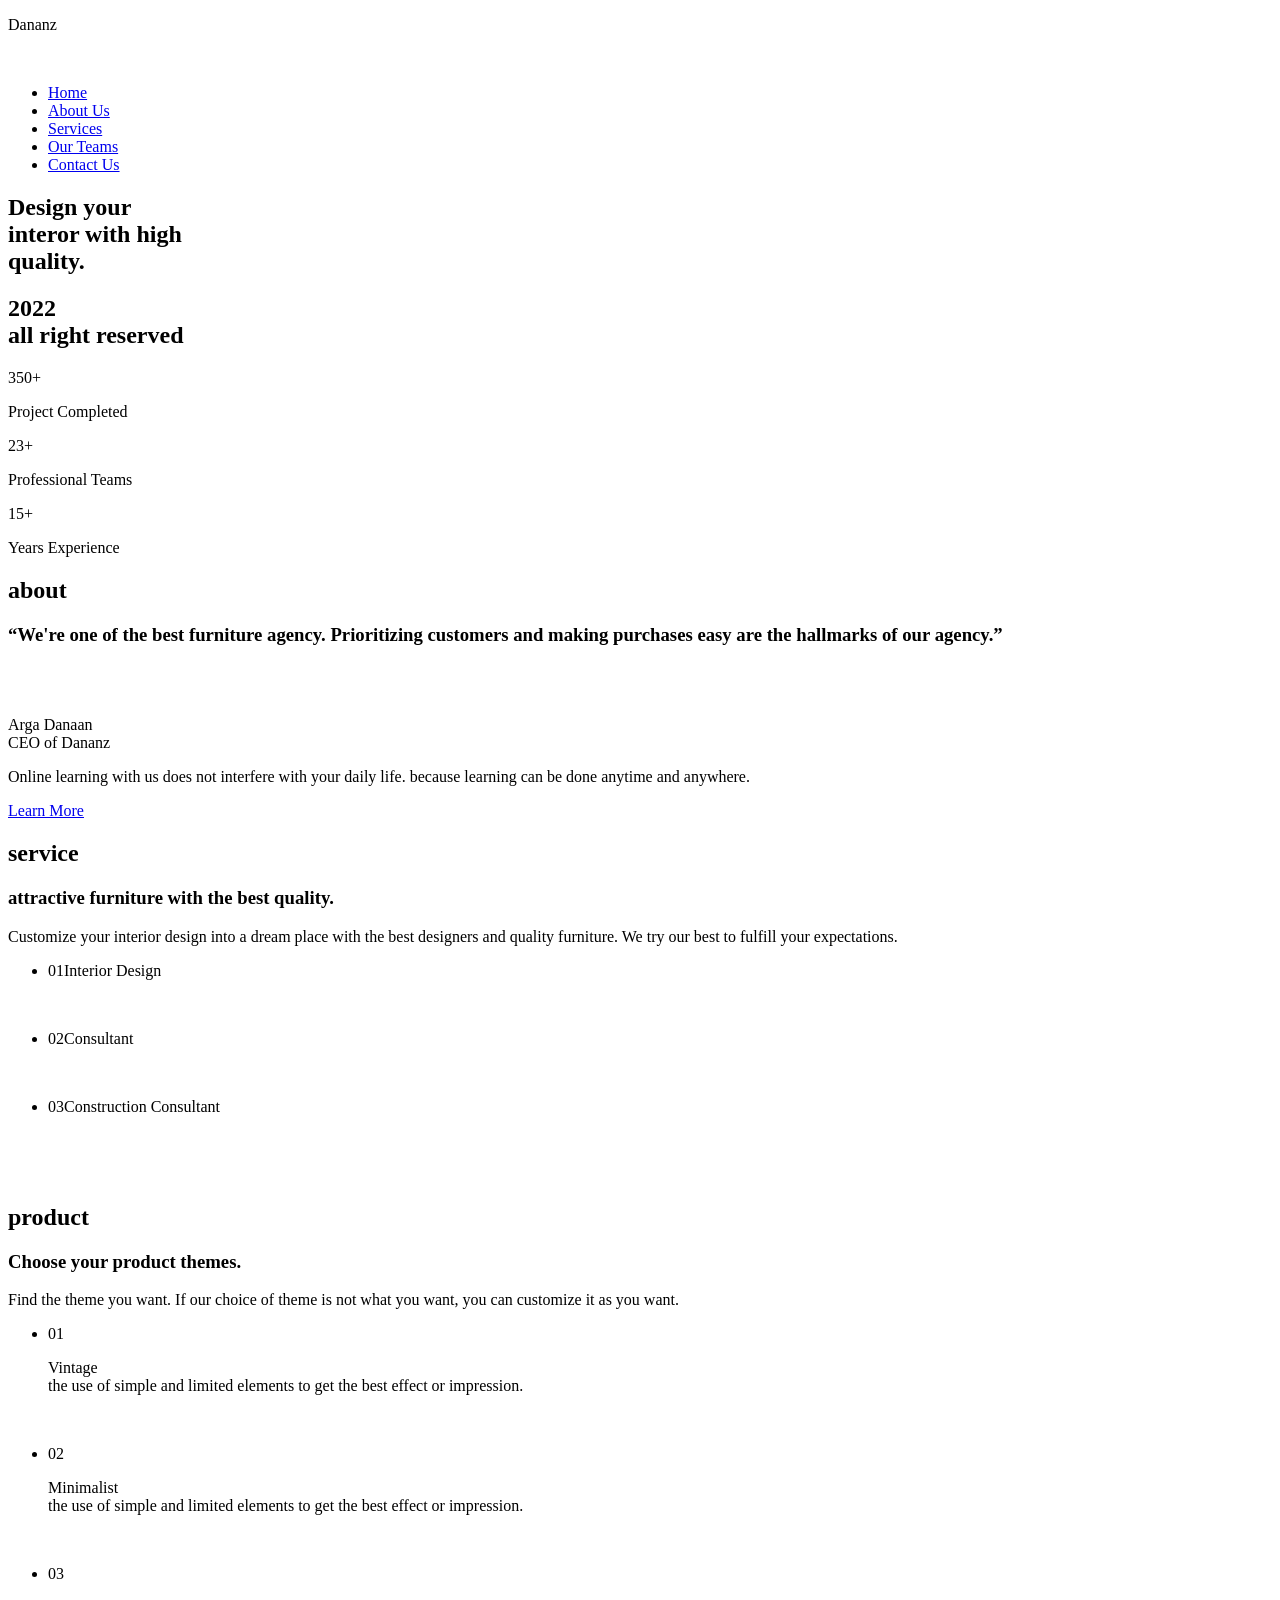
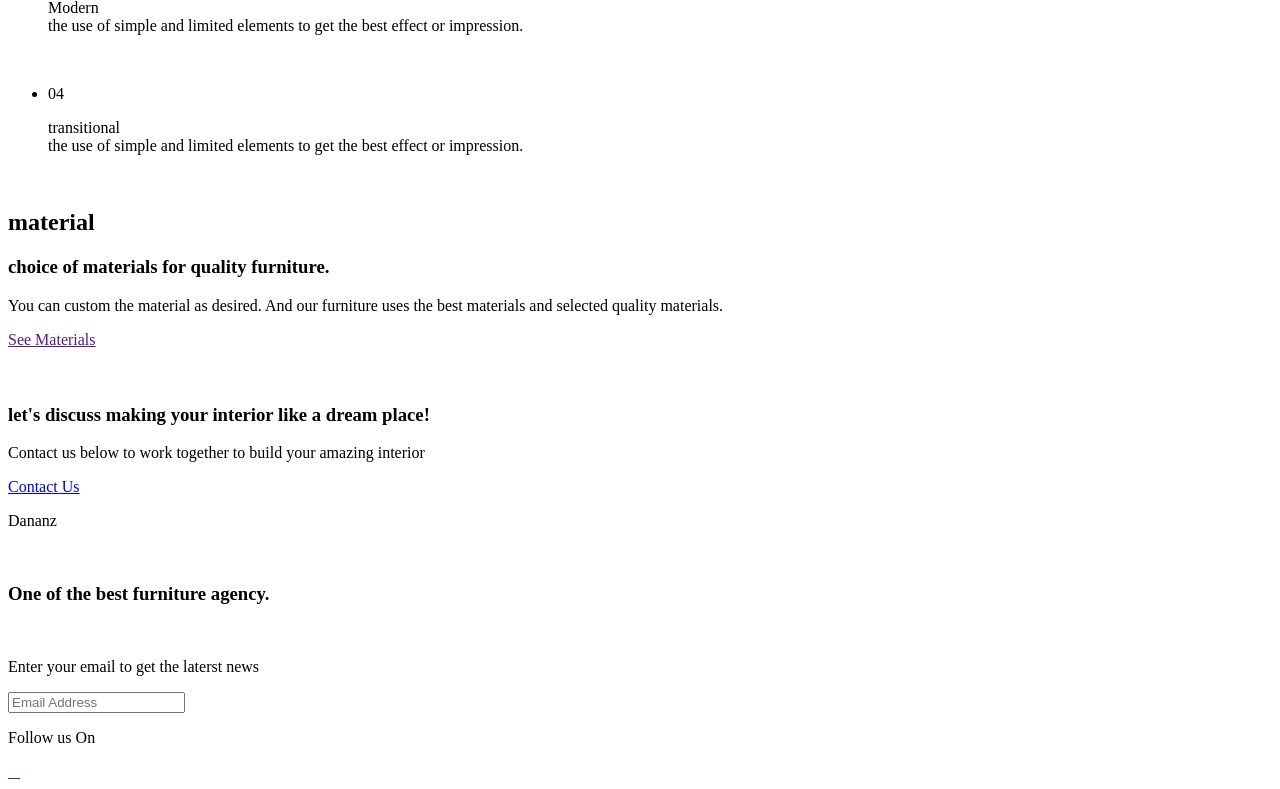
==== index.html @ d4758207 "Rename home.html to index.html" ====
<!DOCTYPE html>
<html lang="en">
<head>
    <link rel="preconnect" href="https://fonts.googleapis.com">
    <link rel="preconnect" href="https://fonts.gstatic.com" crossorigin>
    <link href="https://fonts.googleapis.com/css2?family=Poppins:wght@400;500;600;700&display=swap" rel="stylesheet">

    <link rel="stylesheet" href="../second_project/css/style.css">
    <meta charset="UTF-8">
    <meta name="viewport" content="width=1440">
    <title>Dananz</title>
</head>
<body>
    <header>
        <div class="logo">
            <p class="logo-text">Dananz</p>
            <img src="../second_project/img/icons/Vector 286.svg" alt="" class="logo-icon">
        </div>
        <nav class="page-navigation">
            <ul>
                <li class="page-navigation__item">
                    <a href="../second_project/home.html" class="page-navigation__item-link">Home</a>
                </li>
                <li class="page-navigation__item">
                    <a href="../second_project/about.html" class="page-navigation__item-link">About Us</a>
                </li>
                <li class="page-navigation__item">
                    <a href="../second_project/services.html" class="page-navigation__item-link">Services</a>
                </li>
                <li class="page-navigation__item">
                    <a href="../second_project/ourTeams.html" class="page-navigation__item-link">Our Teams</a>
                </li>
                <li class="page-navigation__item ">
                    <a href="../second_project/contactUs.html" class="page-navigation__item-link button-link button-link--b">Contact Us</a>
                </li>
            </ul>
        </nav>
    </header>
    <main>
        <div class="content">
            <section class="design">
                <div class="design-top">
                    <h1 class="design-top__title ">Design your</br> interor with high</br> quality.</h1>
                    <div class="design-top__line"></div>
                    <h2 class="design-top__text">2022 </br>all right reserved</h2>
                </div>
                <div class="design-bottom">
                    <div class="column">
                        <div class="column__item">
                            <p>350+</p>
                            <p>Project Completed</p>
                        </div>
                        <div class="column__item">
                            <p>23+</p>
                            <p>Professional Teams</p>
                        </div>
                        <div class="column__item">
                            <p>15+</p>
                            <p>Years Experience</p>
                        </div>
                    </div>
                </div>
            </section>
            <section class="about">
                <div class="about-top">
                    <h2 class="about-top__title medium">about</h2>
                    <div class="about-top__line line"></div>
                    <h3 class="about-top__subtitle semibold-f">“We're one of the best furniture agency. Prioritizing customers and making purchases easy are the hallmarks of our agency.”</h3>
                </div>
                <div class="about-bottom">
                    <div class="about-bottom__item">
                        <img src="../second_project/img/home/block_2/unsplash_NvqYkDPE0Rw.png" alt="">
                    </div>
                    <div class="about-bottom__item">
                        <article class="about-bottom__info">
                            <img src="../second_project/img/autors/Ellipse 332.png" alt="">
                            <p class="">Arga Danaan</br> <span class="undefined-text regular-f">CEO of Dananz</span></p>
                        </article>
                        <p class="about-bottom__text regular-f">Online learning with us does not interfere with your daily life. because learning can be done anytime and anywhere.</p>
                        <a href="../second_project/details.html" class="about-bottom__link button-link button-link--b">Learn More</a>
                    </div>
                </div>
            </section>
            <section class="service">
                <div class="service-top">
                    <h2 class="service-top__title medium">service</h2>
                    <div class="service-top__line line"></div>
                    <h3 class="service-top__subtitle semibold-f">attractive furniture with the best quality.</h3>
                    <p class="service-top__text regular-f">Customize your interior design into a dream place with the best designers and quality furniture. We try our best to fulfill your expectations.</p>
                </div>
                <div class="service-bottom">
                    <ul class="service-bottom__list">
                        <li class="item-list">
                            <p><span class="numbers">01</span>Interior Design</p>
                            <img class="arrow" src="../second_project/img/icons/arrow-right.svg" alt="">
                        </li>
                        <li class="item-list">
                            <p><span class="numbers">02</span>Consultant</p>
                            <img class="arrow" src="../second_project/img/icons/arrow-right.svg" alt="">
                        </li>
                        <li class="item-list">
                            <p><span class="numbers">03</span>Construction Consultant</p>
                            <img class="arrow" src="../second_project/img/icons/arrow-right.svg" alt="">
                        </li>
                    </ul>
                    <img class="serice-bottom__image" src="../second_project/img/home/block_3/unsplash_vPKNB_gc23Q.png" alt="">
                </div>
            </section>
            <section class="product">
                <div class="product-top">
                    <h2 class="product-top__title medium">product</h2>
                    <div class="product-top__line line"></div>
                    <div>
                        <h3 class="product-top__subtitle semibold-f">Choose your product themes.</h3>
                        <p class="product-top__text regular-f">Find the theme you want. If our choice of theme is not what you want, you can customize it as you want.</p>
                    </div>
                </div>
                <div class="product-bottom">
                    <ul class="product-bottom__list">
                        <li class="item-list">
                            <div class="text-content">
                                <p class="number">01</p>
                                <p>Vintage </br><span class="under-text">the use of simple and limited elements to get the best effect or impression.</span></p>
                            </div>
                            <img class="arrow" src="../second_project/img/icons/arrow-right.svg" alt="">
                        </li>
                        <li class="item-list">
                            <div class="text-content">
                                <p class="number">02</p>
                                <p>Minimalist </br><span class="under-text">the use of simple and limited elements to get the best effect or impression.</span></p>
                            </div>
                            <img class="arrow" src="../second_project/img/icons/arrow-right.svg" alt="">
                        </li>
                        <li class="item-list">
                            <div class="text-content">
                                <p class="number">03</p>
                                <p>Modern </br><span class="under-text">the use of simple and limited elements to get the best effect or impression.</span></p>
                            </div>
                            <img class="arrow" src="../second_project/img/icons/arrow-right.svg" alt="">
                        </li>
                        <li class="item-list">
                            <div class="text-content">
                                <p class="number">04</p>
                                <p>transitional </br><span class="under-text">the use of simple and limited elements to get the best effect or impression.</span></p>
                            </div>
                            <img class="arrow" src="../second_project/img/icons/arrow-right.svg" alt="">
                        </li>
                    </ul>
                </div>
            </section>
            <section class="material">
                <div class="material-text-content">
                    <h2 class="material-text-content__title medium">material</h2>
                    <div class="material-text-content__line line"></div>
                    <h3 class="material-text-content__subtitle semibold-f">choice of materials for quality furniture.</h3>
                    <p class="material-text-content__text regular-f">You can custom the material as desired. And our furniture uses the best materials and selected quality materials.</p>
                    <a href="" class="material-text-content__link button-link button-link--b">See Materials</a>
                </div>
                <div class="material-image-content">
                    <img src="../second_project/img/home/block_4/image 2.png" alt="" class="image-content__image">
                    <div>
                        <img src="../second_project/img/home/block_4/unsplash_Q3stHYxwJWM.png" alt="" class="image-content__image">
                        <img src="../second_project/img/home/block_4/unsplash_WItJTJsW97w.png" alt="" class="image-content__image">
                    </div>
                </div>
            </section>
      	</div>
		  	<section class="contact-us">
				<h3 class="contact-us__title semibold-f">let's discuss making your interior like a dream place!</h3>
				<div class="contact-us__column">
				 	<p class="contact-us__text regular-f">Contact us below to work together to build your amazing interior</p>
				 	<a href="../second_project/contactUs.html" class="contact-us__link button-link button-link--w">Contact Us</a>
				</div>
	  		</section>
    </main>
    <footer>
        <section class="footer-body">
            <div class="footer__column">
                <div class="logo">
                    <p class="logo-text">Dananz</p>
                    <img src="../second_project/img/icons/Vector 286.svg" alt="" class="logo-icon">
                </div>
                <h3 class="footer__subtitle semibold-f">One of the best furniture agency.</h3>
            </div>
            <div class="footer__column">
                <div class="footer-form">
                    <img src="../second_project/img/icons/Ellipse 74.svg" alt="" class="footer-form__point">
                    <p class="footer-form__text regular-f">Enter  your email to get the laterst news</p>
                    <input type="text" class="footer-form__input" placeholder="Email Address">
                    <img src="../second_project/img/icons/Vector 32.svg" alt="" class="footer-form__arrow">
                </div>
                <div class="footer-soc-net">
                    <p class="footer-soc-net__title regular-f">Follow us On</p>
                    <div class="footer-soc-net-app">
								<a href="" class="footer-soc-net-app__link">
									<img src="../second_project/img/icons/facebook.svg" alt="" class="">
								</a>
								<a href="" class="footer-soc-net-app__link">
									<img src="../second_project/img/icons/instagram.svg" alt="" class="">
								</a>
								<a href="" class="footer-soc-net-app__link">
									<img src="../second_project/img/icons/tiktok.svg" alt="" class="">
								</a>
								<a href="" class="footer-soc-net-app__link">
									<img src="../second_project/img/icons/youtube.svg" alt="" class="">
								</a>
								
                    </div>
                </div>
            </div>
        </section>
    </footer>
</body>
</html>
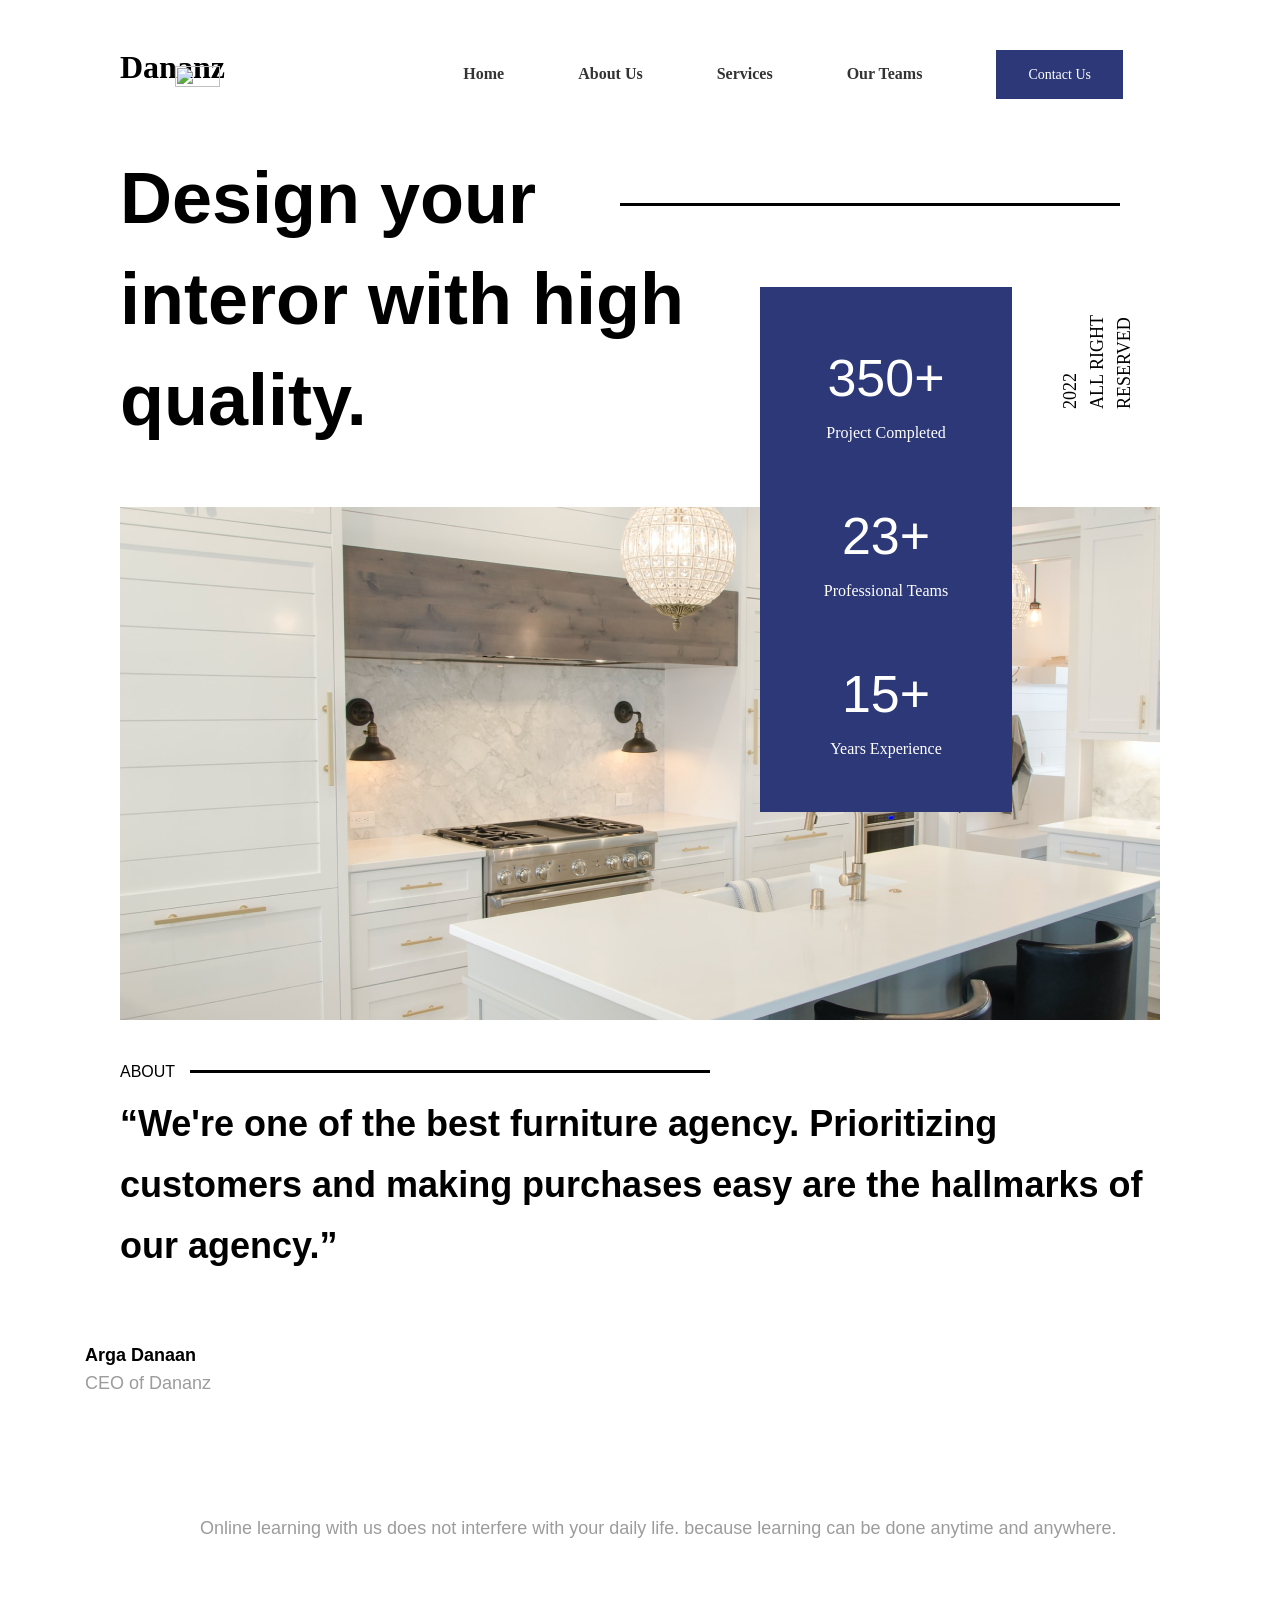
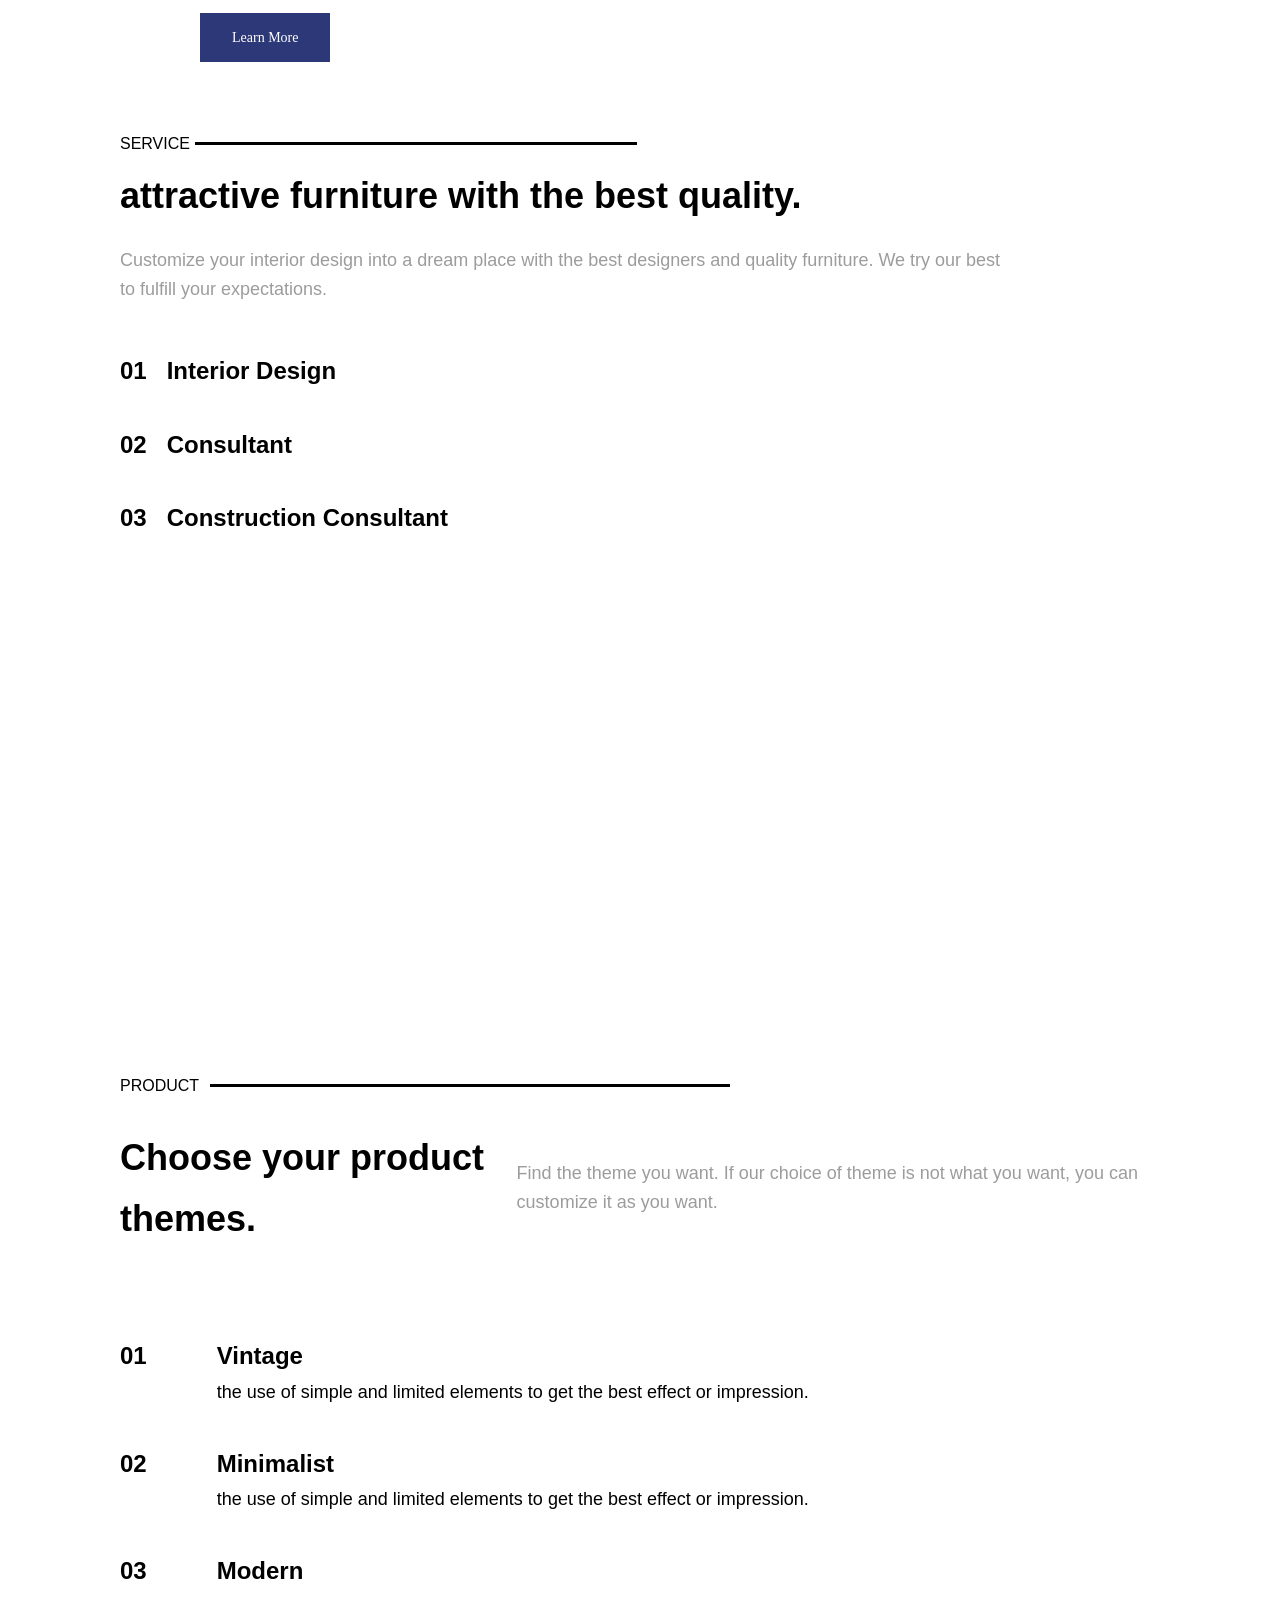
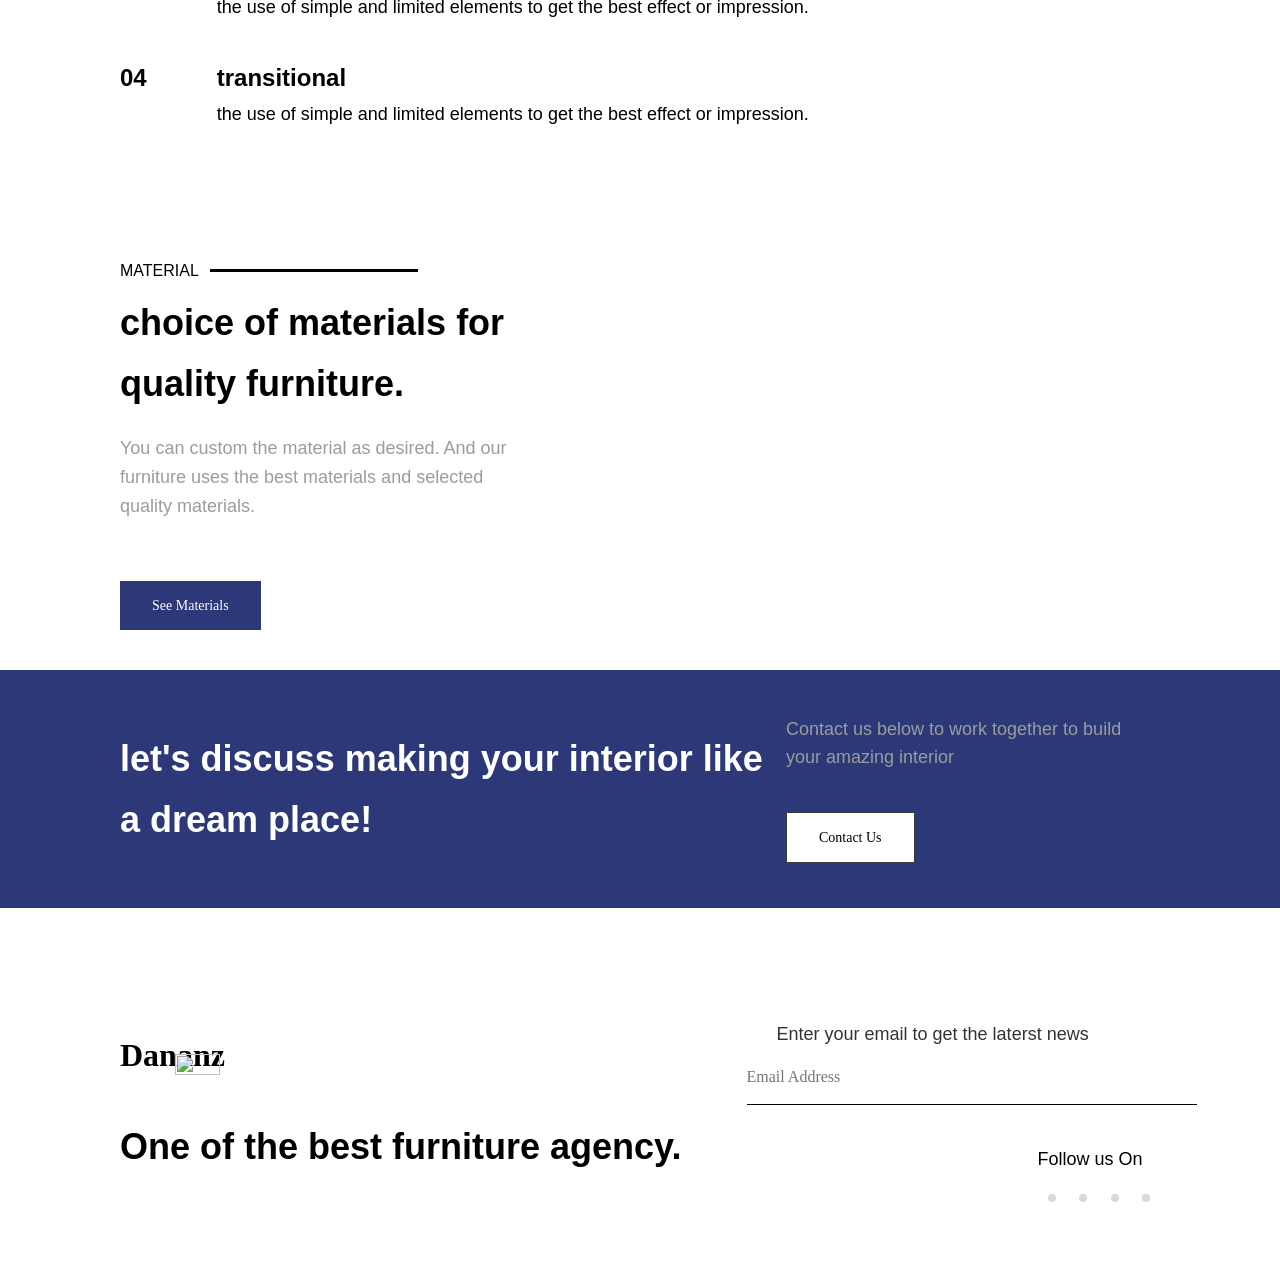
==== commit 0b57dff6: "Update index.html" ====
--- a/index.html
+++ b/index.html
@@ -5,7 +5,7 @@
     <link rel="preconnect" href="https://fonts.gstatic.com" crossorigin>
     <link href="https://fonts.googleapis.com/css2?family=Poppins:wght@400;500;600;700&display=swap" rel="stylesheet">
 
-    <link rel="stylesheet" href="../second_project/css/style.css">
+    <link rel="stylesheet" href="/css/style.css">
     <meta charset="UTF-8">
     <meta name="viewport" content="width=1440">
     <title>Dananz</title>
--- a/css/style.css
+++ b/css/style.css
@@ -0,0 +1,510 @@
+@charset "UTF-8";
+/*Обнуление*/
+* {
+  padding: 0;
+  margin: 0;
+  border: 0;
+}
+
+*, *:before, *:after {
+  -webkit-box-sizing: border-box;
+  box-sizing: border-box;
+}
+
+:focus, :active {
+  outline: none;
+}
+
+a:focus, a:active {
+  outline: none;
+}
+
+nav, footer, header, aside {
+  display: block;
+}
+
+html, body {
+  height: 100%;
+  width: 100%;
+  font-size: 100%;
+  line-height: 1;
+  font-size: 14px;
+  -ms-text-size-adjust: 100%;
+  -moz-text-size-adjust: 100%;
+  -webkit-text-size-adjust: 100%;
+}
+
+input, button, textarea {
+  font-family: inherit;
+}
+
+input::-ms-clear {
+  display: none;
+}
+
+button {
+  cursor: pointer;
+}
+
+button::-moz-focus-inner {
+  padding: 0;
+  border: 0;
+}
+
+a, a:visited {
+  text-decoration: none;
+}
+
+a:hover {
+  text-decoration: none;
+}
+
+ul li {
+  list-style: none;
+}
+
+img {
+  vertical-align: top;
+}
+
+h1, h2, h3, h4, h5, h6 {
+  font-size: inherit;
+  font-weight: 400;
+}
+
+/*--------------------*/
+/*----header----*/
+header {
+  width: 100%;
+  padding: 40px 120px;
+  display: -webkit-box;
+  display: -ms-flexbox;
+  display: flex;
+  -webkit-box-pack: justify;
+      -ms-flex-pack: justify;
+          justify-content: space-between;
+  -webkit-box-align: center;
+      -ms-flex-align: center;
+          align-items: center;
+}
+
+.logo-text {
+  color: #000;
+  font-size: 32px;
+  font-family: Poppins;
+  font-weight: 700;
+  line-height: 170%;
+}
+
+.logo-icon {
+  width: 45px;
+  height: 21px;
+  margin: -28px 0px 0px 55px;
+}
+
+.page-navigation ul {
+  display: -webkit-box;
+  display: -ms-flexbox;
+  display: flex;
+  -webkit-box-align: center;
+      -ms-flex-align: center;
+          align-items: center;
+}
+.page-navigation__item-link {
+  color: #333;
+  font-size: 16px;
+  font-family: Poppins;
+  font-weight: 600;
+  line-height: 140%;
+  display: inline-block;
+  white-space: nowrap;
+}
+.page-navigation__item {
+  margin: 0px 37px;
+}
+
+/*----content----**/
+.content {
+  width: 100%;
+  padding: 0px 120px;
+}
+
+/*----design----*/
+.design {
+  width: 100%;
+}
+.design-top__line {
+  height: 3px;
+  background-color: black;
+  margin: -248px 40px 0px 500px;
+}
+.design-top__title {
+  font-size: 72px;
+  font-weight: 700;
+  line-height: 140%;
+  font-family: Poppins, sans-serif;
+}
+.design-top__text {
+  text-transform: uppercase;
+  -webkit-transform: rotate(-90deg);
+          transform: rotate(-90deg);
+  margin: 100px 0px 0px 88%;
+  font-size: 18px;
+  font-weight: 500;
+  line-height: 150%;
+  font-family: Poppins;
+}
+.design-bottom {
+  margin: 120px 0px 0px 0px;
+  height: 513px;
+  background-image: url("../img/home/block_1/unsplash_G7sE2S4Lab4.png");
+  background-repeat: no-repeat;
+  background-size: cover;
+}
+.design-bottom .column {
+  position: absolute;
+  margin: -220px 0px 0px 50%;
+  width: 252px;
+  height: 525px;
+  background-color: #2C3878;
+  padding: 50px 40px;
+  display: -webkit-box;
+  display: -ms-flexbox;
+  display: flex;
+  -webkit-box-orient: vertical;
+  -webkit-box-direction: normal;
+      -ms-flex-direction: column;
+          flex-direction: column;
+  -webkit-box-pack: justify;
+      -ms-flex-pack: justify;
+          justify-content: space-between;
+  -webkit-box-align: center;
+      -ms-flex-align: center;
+          align-items: center;
+}
+.design-bottom .column__item p {
+  color: #fff;
+  text-align: center;
+}
+.design-bottom .column__item p:first-child {
+  font-family: Poppins, sans-serif;
+  font-size: 52px;
+  font-weight: 400;
+  line-height: 160%;
+}
+.design-bottom .column__item p:last-child {
+  font-family: Poppins;
+  font-size: 16px;
+  font-weight: 400;
+  line-height: 160%;
+}
+
+/*----about----*/
+.about {
+  margin: 40px 0px 0px 0px;
+}
+.about-top__line {
+  margin: -14px 0px 0px 70px;
+}
+.about-bottom {
+  display: -webkit-box;
+  display: -ms-flexbox;
+  display: flex;
+}
+.about-bottom__info {
+  display: -webkit-box;
+  display: -ms-flexbox;
+  display: flex;
+  -webkit-box-align: center;
+      -ms-flex-align: center;
+          align-items: center;
+  padding: 17px 30px 17px 20px;
+  background-color: #FFF;
+  margin: 0px 0px 100px -75px;
+}
+.about-bottom__info p {
+  margin: 0px 0px 0px 20px;
+  font-family: Poppins, sans-serif;
+  font-size: 18px;
+  font-style: normal;
+  font-weight: 600;
+  line-height: 140%;
+}
+.about-bottom__info p .undefined-text {
+  font-family: Poppins, sans-serif;
+  font-size: 18px;
+  font-style: normal;
+  font-weight: 400;
+  line-height: 160%;
+  color: #9C9C9C;
+}
+.about-bottom__item:last-child {
+  margin: 30px 0px;
+}
+.about-bottom__text {
+  margin: 20px 0px 60px 80px;
+}
+.about-bottom__link {
+  margin: 10px 0px 0px 80px;
+}
+
+/*----service----*/
+.service {
+  margin: 40px 0px 0px 0px;
+  width: 883px;
+  background-color: #FFF;
+}
+.service-top__line {
+  margin: -14px 0px 0px 75px;
+}
+.service-bottom {
+  height: 270px;
+  margin: 0px 0px 500px 0px;
+}
+.service-bottom__list {
+  padding: 10px 0px;
+}
+.service-bottom__list .item-list {
+  margin: 40px 40px 40px 0px;
+  display: -webkit-box;
+  display: -ms-flexbox;
+  display: flex;
+  -webkit-box-pack: justify;
+      -ms-flex-pack: justify;
+          justify-content: space-between;
+  -webkit-box-align: center;
+      -ms-flex-align: center;
+          align-items: center;
+}
+.service-bottom__list .item-list p {
+  font-family: Poppins, sans-serif;
+  font-size: 24px;
+  font-weight: 600;
+  line-height: 140%;
+}
+.service-bottom__list .item-list p .numbers {
+  margin: 0px 20px 0px 0px;
+}
+.service-bottom .serice-bottom__image {
+  max-width: 1076px;
+  position: relative;
+  z-index: -1;
+  margin: -150px 0px 0px 125px;
+}
+
+/*----product----*/
+.product-top div:last-child {
+  margin: 20px 0px;
+  display: -webkit-box;
+  display: -ms-flexbox;
+  display: flex;
+  -webkit-box-pack: justify;
+      -ms-flex-pack: justify;
+          justify-content: space-between;
+  -webkit-box-align: center;
+      -ms-flex-align: center;
+          align-items: center;
+}
+.product-top__line {
+  margin: -14px 0px 0px 90px;
+}
+.product-bottom__list {
+  padding: 10px 0px;
+}
+.product-bottom__list .item-list {
+  margin: 40px 0px;
+  display: -webkit-box;
+  display: -ms-flexbox;
+  display: flex;
+  -webkit-box-pack: justify;
+      -ms-flex-pack: justify;
+          justify-content: space-between;
+}
+.product-bottom__list .item-list .text-content {
+  display: -webkit-box;
+  display: -ms-flexbox;
+  display: flex;
+}
+.product-bottom__list .item-list .text-content p {
+  font-family: Poppins, sans-serif;
+  font-size: 24px;
+  font-weight: 600;
+  line-height: 140%;
+}
+.product-bottom__list .item-list .text-content p .under-text {
+  font-family: Poppins, sans-serif;
+  font-size: 18px;
+  font-weight: 400;
+  line-height: 160%;
+}
+.product-bottom__list .item-list .text-content p:last-child {
+  margin: 0px 0px 0px 70px;
+}
+
+/*----material----*/
+.material {
+  display: -webkit-box;
+  display: -ms-flexbox;
+  display: flex;
+  margin: 80px 0px 0px 0px;
+}
+.material-text-content {
+  width: 40%;
+}
+.material-text-content__line {
+  margin: -14px 0px 0px 90px;
+}
+.material-text-content__subtitle {
+  margin: 20px 0px;
+}
+.material-text-content__text {
+  margin: 0px 0px 60px 0px;
+}
+.material-image-content {
+  display: -webkit-box;
+  display: -ms-flexbox;
+  display: flex;
+  margin: 50px 0px 0px 10%;
+}
+.material-image-content div {
+  margin: -80px 0px 0px 40px;
+}
+.material-image-content div img:last-child {
+  margin: 40px 0px 0px 0px;
+}
+
+/*----contact us----*/
+.contact-us {
+  margin: 40px 0px;
+  background-color: #2C3878;
+  padding: 38px 120px;
+  display: -webkit-box;
+  display: -ms-flexbox;
+  display: flex;
+  -webkit-box-pack: justify;
+      -ms-flex-pack: justify;
+          justify-content: space-between;
+  -webkit-box-align: center;
+      -ms-flex-align: center;
+          align-items: center;
+}
+.contact-us__title {
+  color: #FFF;
+}
+.contact-us__text {
+  color: #FFF;
+  margin: 0px 0px 40px 0px;
+}
+
+/*----main----*/
+.button-link {
+  display: inline-block;
+  font-family: Poppins;
+  padding: 14px 32px;
+  font-size: 14px;
+  font-weight: 500;
+  line-height: 150%;
+  color: #FFF;
+}
+.button-link--b {
+  background-color: #2C3878;
+  color: #FFF;
+}
+.button-link--w {
+  color: black;
+  background-color: #FFF;
+  border: 1px solid #3C3C3C;
+}
+
+.regular-f {
+  color: #9C9C9C;
+  font-family: Poppins, sans-serif;
+  font-size: 18px;
+  font-weight: 400;
+  line-height: 160%;
+}
+
+.semibold-f {
+  margin: 20px 0px;
+  font-family: Poppins, sans-serif;
+  font-size: 36px;
+  font-weight: 600;
+  line-height: 170%;
+}
+
+.medium {
+  font-family: Poppins, sans-serif;
+  font-size: 16px;
+  font-weight: 500;
+  line-height: 150%;
+  text-transform: uppercase;
+}
+
+.line {
+  width: 50%;
+  height: 3px;
+  background-color: black;
+}
+
+/*----footer----*/
+.footer-body {
+  padding: 80px 120px;
+  display: -webkit-box;
+  display: -ms-flexbox;
+  display: flex;
+  -webkit-box-pack: justify;
+      -ms-flex-pack: justify;
+          justify-content: space-between;
+}
+
+.footer__column:last-child {
+  display: -webkit-box;
+  display: -ms-flexbox;
+  display: flex;
+  -webkit-box-orient: vertical;
+  -webkit-box-direction: normal;
+      -ms-flex-direction: column;
+          flex-direction: column;
+  -webkit-box-align: end;
+      -ms-flex-align: end;
+          align-items: flex-end;
+}
+
+.footer-form__point {
+  margin: 0px 0px 0px 0px;
+}
+.footer-form__text {
+  color: #333;
+  margin: -22px 0px 0px 30px;
+}
+.footer-form__input {
+  width: 450px;
+  padding: 15px 0px;
+  font-family: Poppins;
+  font-size: 16px;
+  font-weight: 400;
+  line-height: 160%;
+  border-bottom: 1px solid #000;
+  margin: 0px 0px 0px 0px;
+}
+.footer-form__arrow {
+  margin: 20px 0px 0px -40px;
+}
+
+.footer-soc-net {
+  margin: 40px 0px 0px 0px;
+}
+.footer-soc-net__title {
+  color: #000;
+}
+.footer-soc-net-app {
+  margin: 20px 0px 0px 0px;
+}
+.footer-soc-net-app__link {
+  margin: 0px 10px;
+}
+.footer-soc-net-app__link img {
+  padding: 4px;
+  background-color: #D9D9D9;
+  border-radius: 50%;
+}
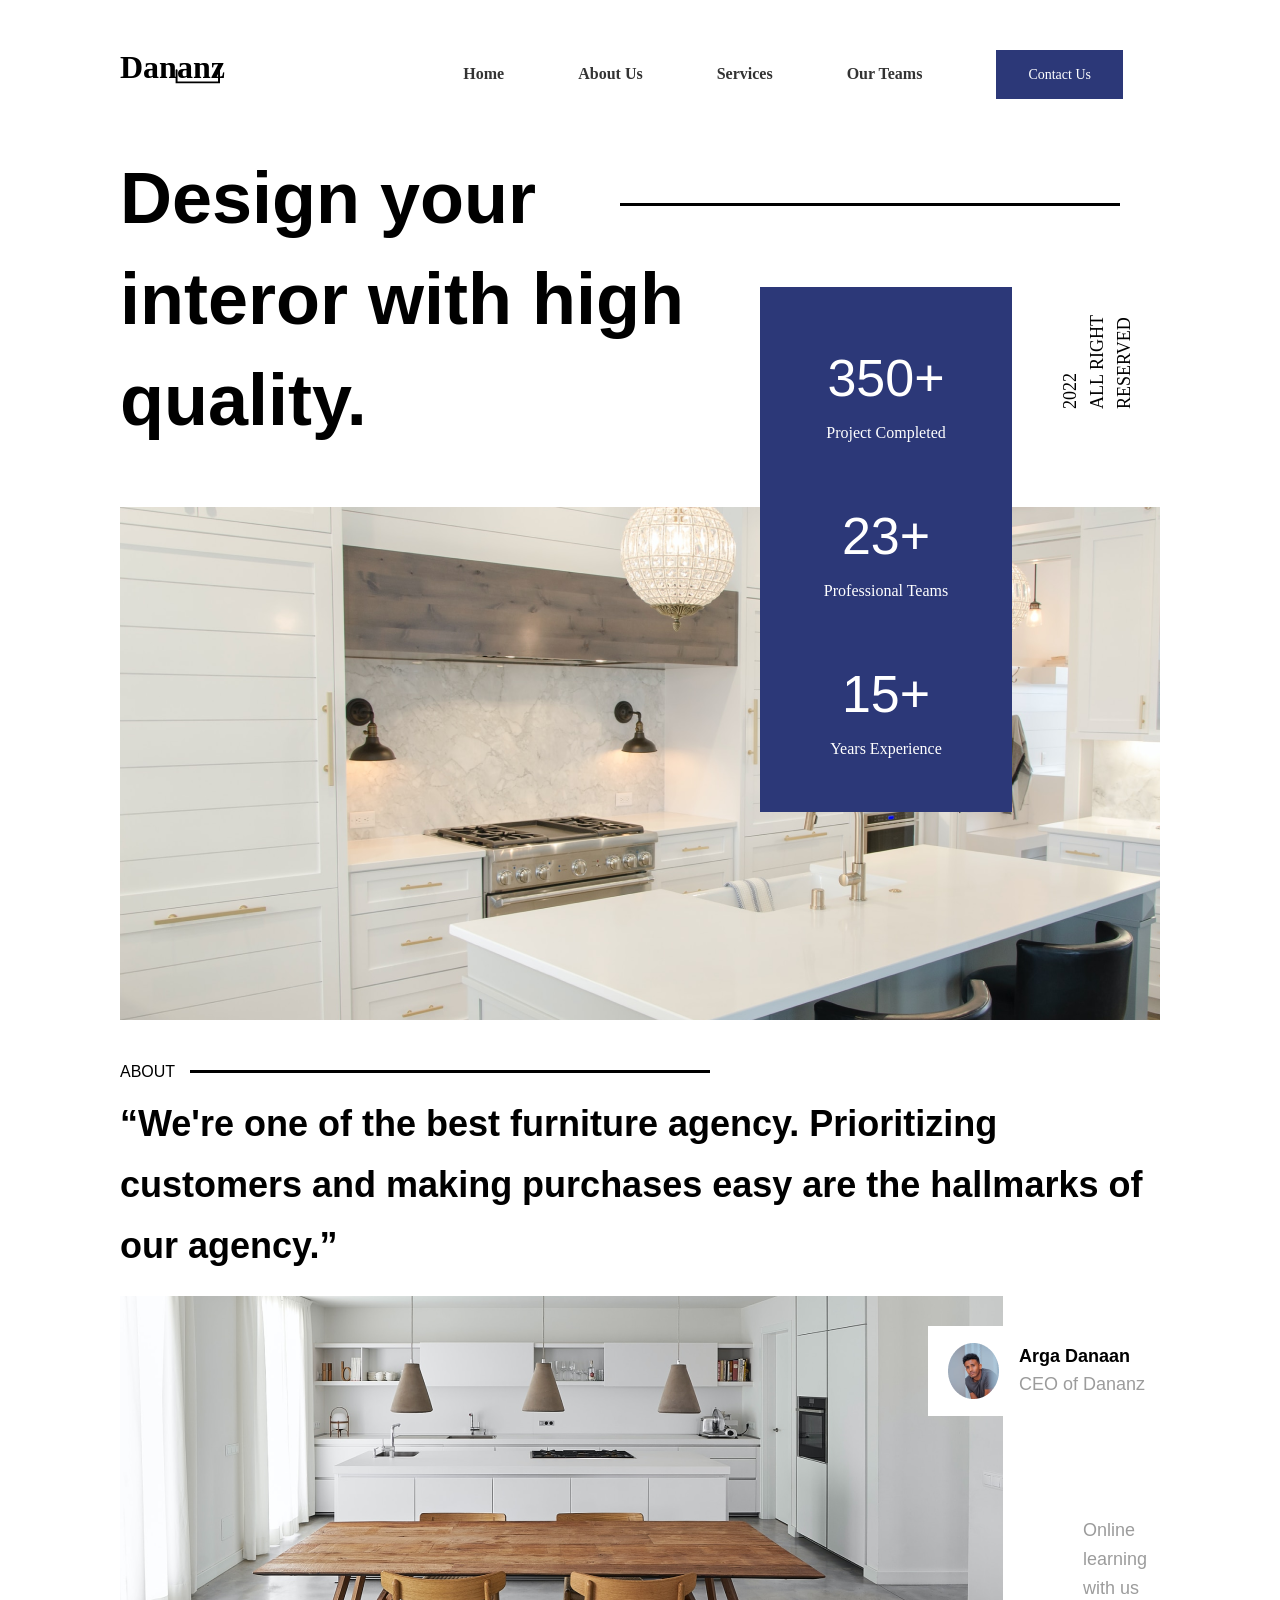
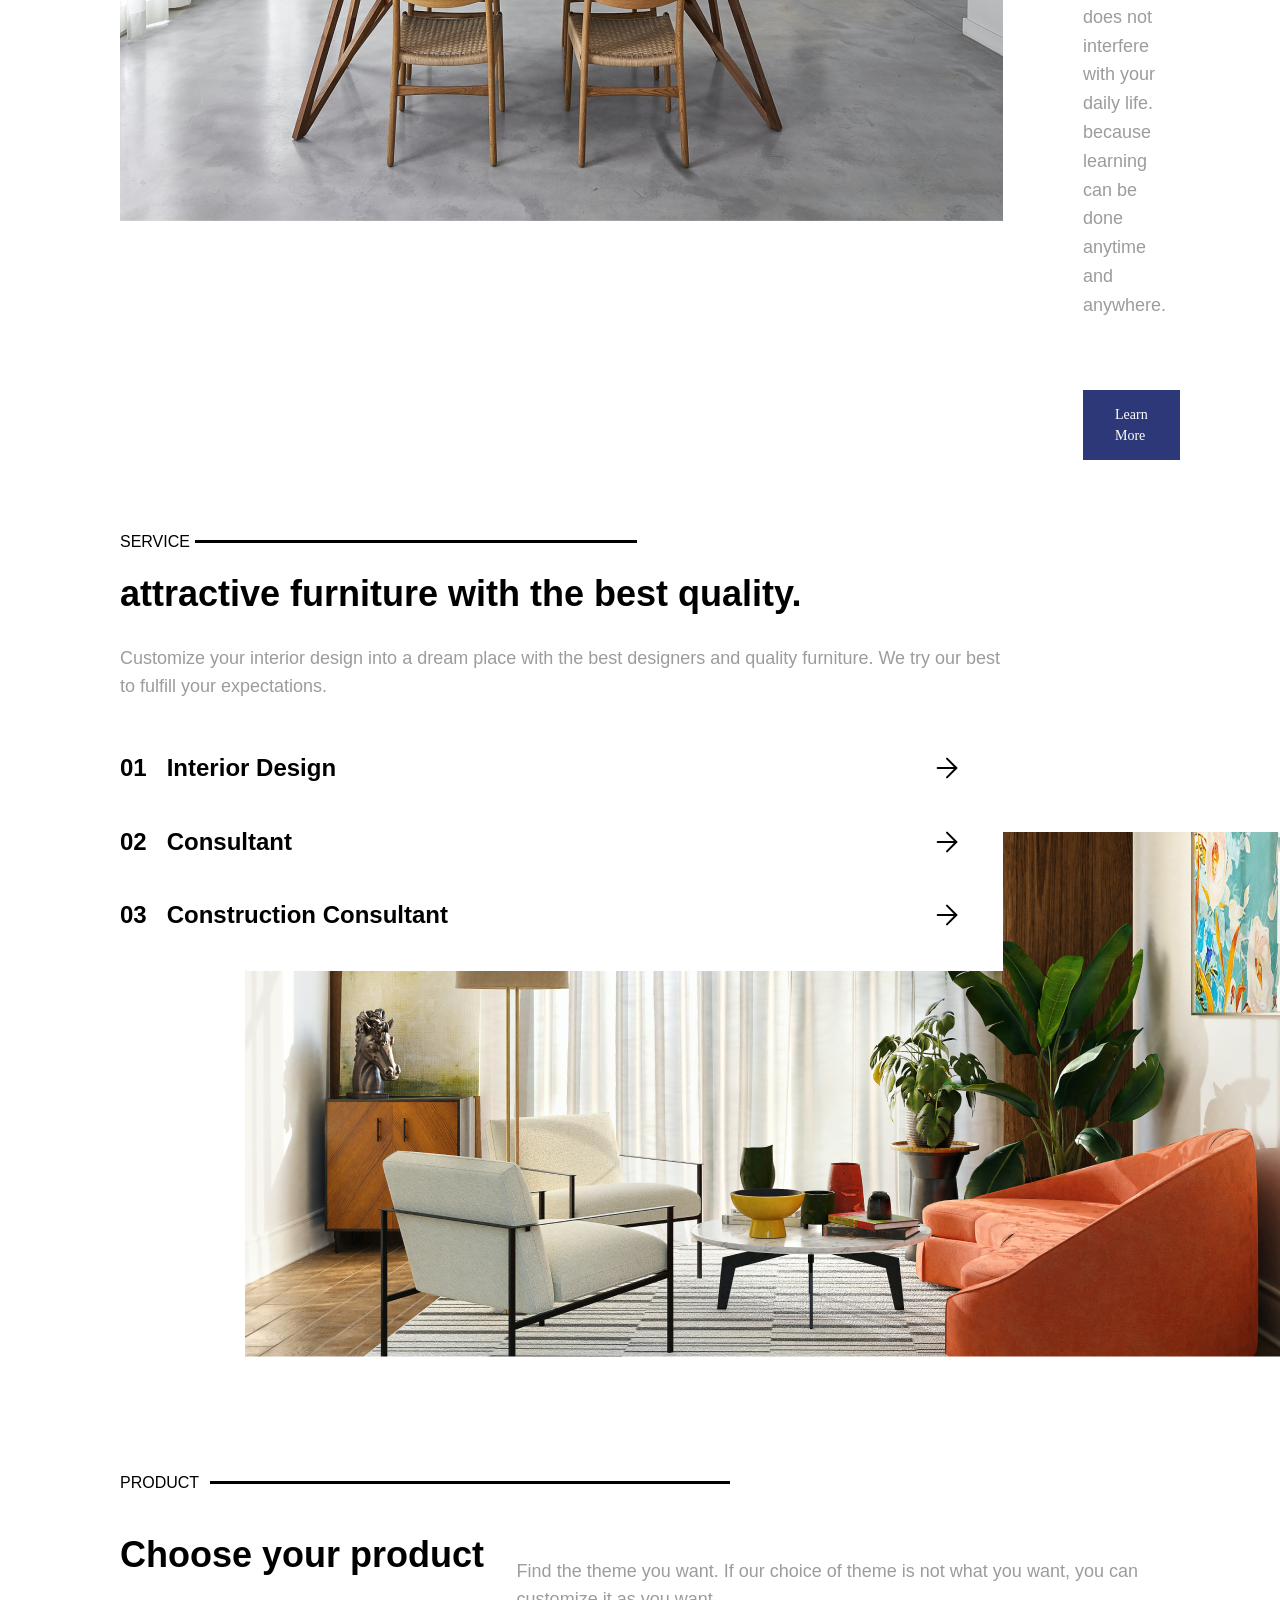
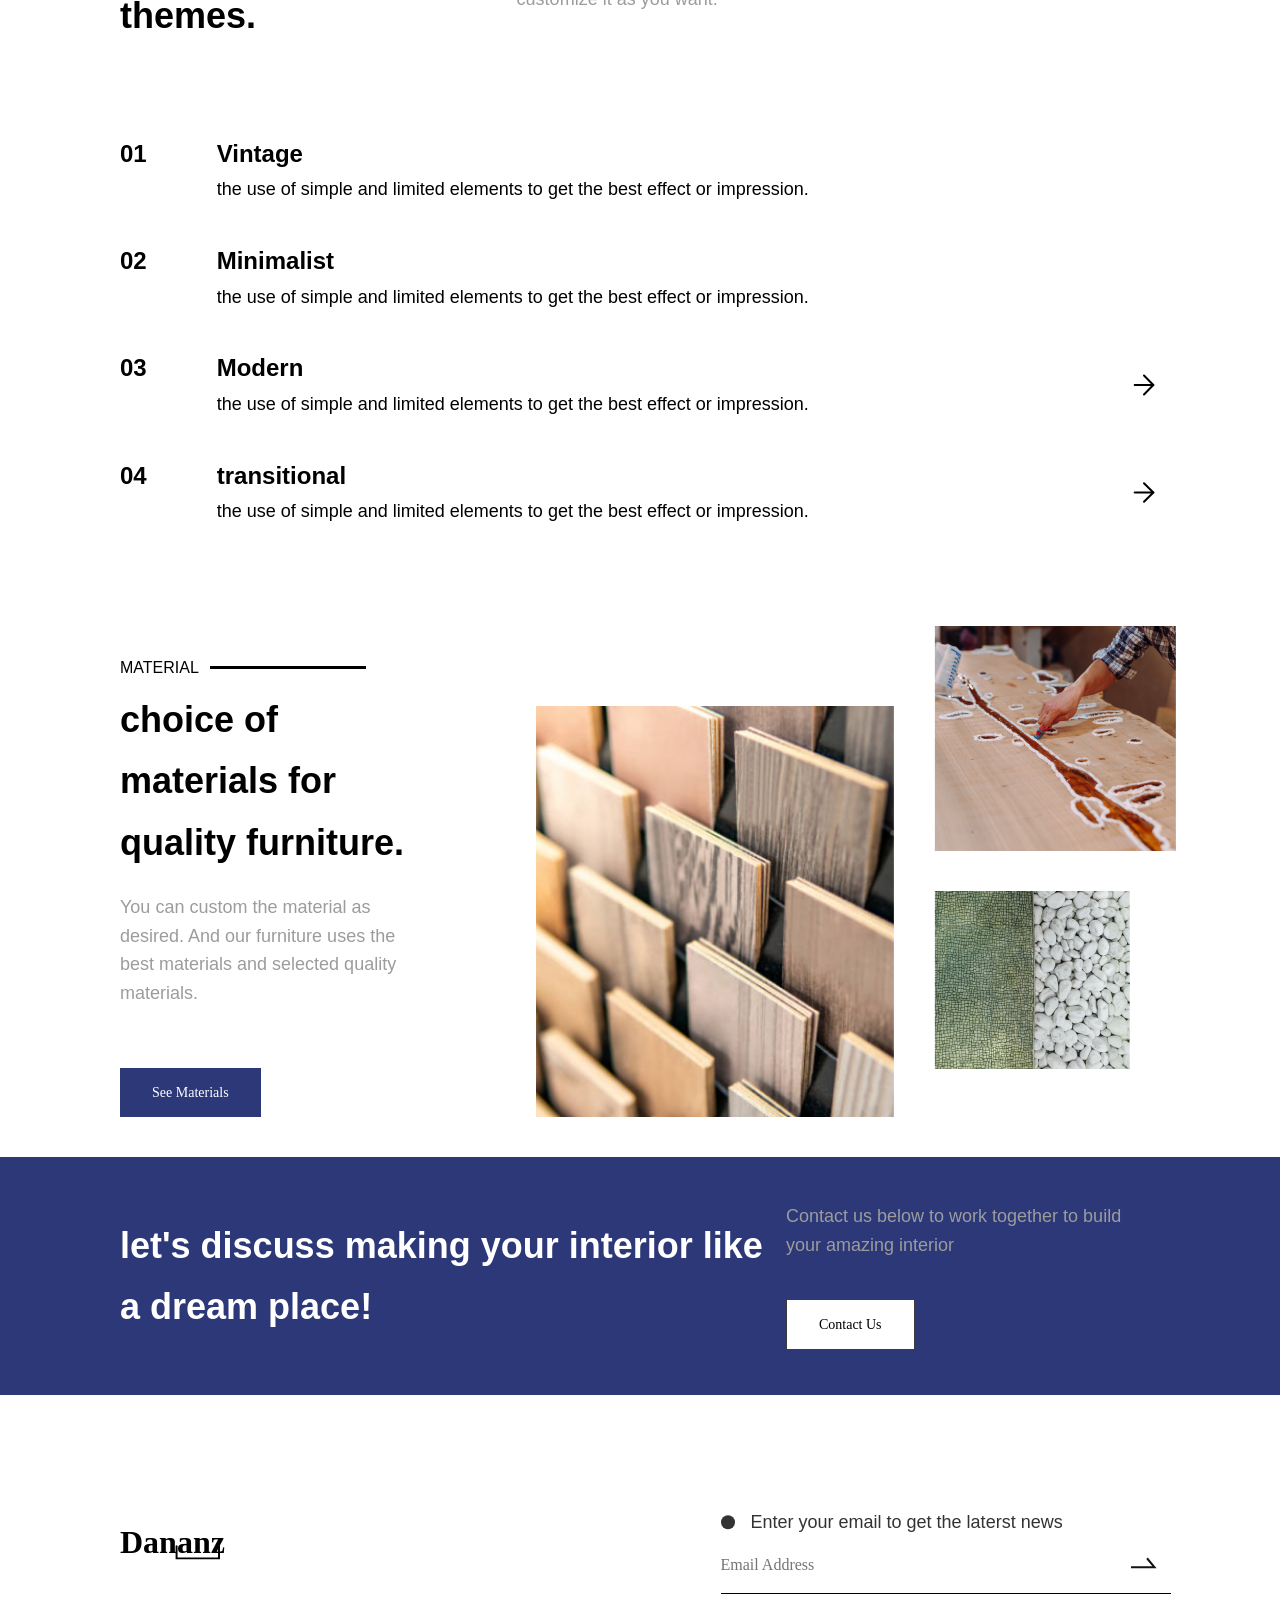
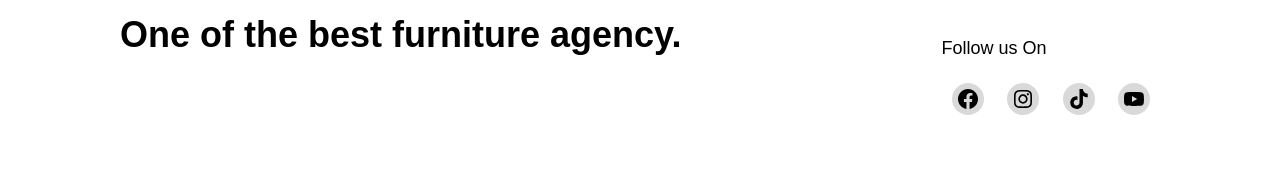
==== commit 59139d54: "Update index.html" ====
--- a/index.html
+++ b/index.html
@@ -1,11 +1,12 @@
 <!DOCTYPE html>
 <html lang="en">
 <head>
+	<link rel="stylesheet" href="css/style.css">
     <link rel="preconnect" href="https://fonts.googleapis.com">
     <link rel="preconnect" href="https://fonts.gstatic.com" crossorigin>
     <link href="https://fonts.googleapis.com/css2?family=Poppins:wght@400;500;600;700&display=swap" rel="stylesheet">
 
-    <link rel="stylesheet" href="/css/style.css">
+    
     <meta charset="UTF-8">
     <meta name="viewport" content="width=1440">
     <title>Dananz</title>
@@ -14,24 +15,24 @@
     <header>
         <div class="logo">
             <p class="logo-text">Dananz</p>
-            <img src="../second_project/img/icons/Vector 286.svg" alt="" class="logo-icon">
+            <img src="img/icons/Vector 286.svg" alt="" class="logo-icon">
         </div>
         <nav class="page-navigation">
             <ul>
                 <li class="page-navigation__item">
-                    <a href="../second_project/home.html" class="page-navigation__item-link">Home</a>
-                </li>
-                <li class="page-navigation__item">
-                    <a href="../second_project/about.html" class="page-navigation__item-link">About Us</a>
-                </li>
-                <li class="page-navigation__item">
-                    <a href="../second_project/services.html" class="page-navigation__item-link">Services</a>
-                </li>
-                <li class="page-navigation__item">
-                    <a href="../second_project/ourTeams.html" class="page-navigation__item-link">Our Teams</a>
+                    <a href="index.html" class="page-navigation__item-link">Home</a>
+                </li>
+                <li class="page-navigation__item">
+                    <a href="about.html" class="page-navigation__item-link">About Us</a>
+                </li>
+                <li class="page-navigation__item">
+                    <a href="services.html" class="page-navigation__item-link">Services</a>
+                </li>
+                <li class="page-navigation__item">
+                    <a href="ourTeams.html" class="page-navigation__item-link">Our Teams</a>
                 </li>
                 <li class="page-navigation__item ">
-                    <a href="../second_project/contactUs.html" class="page-navigation__item-link button-link button-link--b">Contact Us</a>
+                    <a href="contactUs.html" class="page-navigation__item-link button-link button-link--b">Contact Us</a>
                 </li>
             </ul>
         </nav>
@@ -69,15 +70,15 @@
                 </div>
                 <div class="about-bottom">
                     <div class="about-bottom__item">
-                        <img src="../second_project/img/home/block_2/unsplash_NvqYkDPE0Rw.png" alt="">
+                        <img src="img/home/block_2/unsplash_NvqYkDPE0Rw.png" alt="">
                     </div>
                     <div class="about-bottom__item">
                         <article class="about-bottom__info">
-                            <img src="../second_project/img/autors/Ellipse 332.png" alt="">
+                            <img src="img/autors/Ellipse 332.png" alt="">
                             <p class="">Arga Danaan</br> <span class="undefined-text regular-f">CEO of Dananz</span></p>
                         </article>
                         <p class="about-bottom__text regular-f">Online learning with us does not interfere with your daily life. because learning can be done anytime and anywhere.</p>
-                        <a href="../second_project/details.html" class="about-bottom__link button-link button-link--b">Learn More</a>
+                        <a href="details.html" class="about-bottom__link button-link button-link--b">Learn More</a>
                     </div>
                 </div>
             </section>
@@ -92,18 +93,18 @@
                     <ul class="service-bottom__list">
                         <li class="item-list">
                             <p><span class="numbers">01</span>Interior Design</p>
-                            <img class="arrow" src="../second_project/img/icons/arrow-right.svg" alt="">
+                            <img class="arrow" src="img/icons/arrow-right.svg" alt="">
                         </li>
                         <li class="item-list">
                             <p><span class="numbers">02</span>Consultant</p>
-                            <img class="arrow" src="../second_project/img/icons/arrow-right.svg" alt="">
+                            <img class="arrow" src="img/icons/arrow-right.svg" alt="">
                         </li>
                         <li class="item-list">
                             <p><span class="numbers">03</span>Construction Consultant</p>
-                            <img class="arrow" src="../second_project/img/icons/arrow-right.svg" alt="">
+                            <img class="arrow" src="img/icons/arrow-right.svg" alt="">
                         </li>
                     </ul>
-                    <img class="serice-bottom__image" src="../second_project/img/home/block_3/unsplash_vPKNB_gc23Q.png" alt="">
+                    <img class="serice-bottom__image" src="img/home/block_3/unsplash_vPKNB_gc23Q.png" alt="">
                 </div>
             </section>
             <section class="product">
@@ -136,14 +137,14 @@
                                 <p class="number">03</p>
                                 <p>Modern </br><span class="under-text">the use of simple and limited elements to get the best effect or impression.</span></p>
                             </div>
-                            <img class="arrow" src="../second_project/img/icons/arrow-right.svg" alt="">
+                            <img class="arrow" src="img/icons/arrow-right.svg" alt="">
                         </li>
                         <li class="item-list">
                             <div class="text-content">
                                 <p class="number">04</p>
                                 <p>transitional </br><span class="under-text">the use of simple and limited elements to get the best effect or impression.</span></p>
                             </div>
-                            <img class="arrow" src="../second_project/img/icons/arrow-right.svg" alt="">
+                            <img class="arrow" src="img/icons/arrow-right.svg" alt="">
                         </li>
                     </ul>
                 </div>
@@ -157,10 +158,10 @@
                     <a href="" class="material-text-content__link button-link button-link--b">See Materials</a>
                 </div>
                 <div class="material-image-content">
-                    <img src="../second_project/img/home/block_4/image 2.png" alt="" class="image-content__image">
+                    <img src="img/home/block_4/image 2.png" alt="" class="image-content__image">
                     <div>
-                        <img src="../second_project/img/home/block_4/unsplash_Q3stHYxwJWM.png" alt="" class="image-content__image">
-                        <img src="../second_project/img/home/block_4/unsplash_WItJTJsW97w.png" alt="" class="image-content__image">
+                        <img src="img/home/block_4/unsplash_Q3stHYxwJWM.png" alt="" class="image-content__image">
+                        <img src="img/home/block_4/unsplash_WItJTJsW97w.png" alt="" class="image-content__image">
                     </div>
                 </div>
             </section>
@@ -169,7 +170,7 @@
 				<h3 class="contact-us__title semibold-f">let's discuss making your interior like a dream place!</h3>
 				<div class="contact-us__column">
 				 	<p class="contact-us__text regular-f">Contact us below to work together to build your amazing interior</p>
-				 	<a href="../second_project/contactUs.html" class="contact-us__link button-link button-link--w">Contact Us</a>
+				 	<a href="contactUs.html" class="contact-us__link button-link button-link--w">Contact Us</a>
 				</div>
 	  		</section>
     </main>
@@ -178,31 +179,31 @@
             <div class="footer__column">
                 <div class="logo">
                     <p class="logo-text">Dananz</p>
-                    <img src="../second_project/img/icons/Vector 286.svg" alt="" class="logo-icon">
+                    <img src="img/icons/Vector 286.svg" alt="" class="logo-icon">
                 </div>
                 <h3 class="footer__subtitle semibold-f">One of the best furniture agency.</h3>
             </div>
             <div class="footer__column">
                 <div class="footer-form">
-                    <img src="../second_project/img/icons/Ellipse 74.svg" alt="" class="footer-form__point">
+                    <img src="img/icons/Ellipse 74.svg" alt="" class="footer-form__point">
                     <p class="footer-form__text regular-f">Enter  your email to get the laterst news</p>
                     <input type="text" class="footer-form__input" placeholder="Email Address">
-                    <img src="../second_project/img/icons/Vector 32.svg" alt="" class="footer-form__arrow">
+                    <img src="img/icons/Vector 32.svg" alt="" class="footer-form__arrow">
                 </div>
                 <div class="footer-soc-net">
                     <p class="footer-soc-net__title regular-f">Follow us On</p>
                     <div class="footer-soc-net-app">
 								<a href="" class="footer-soc-net-app__link">
-									<img src="../second_project/img/icons/facebook.svg" alt="" class="">
-								</a>
-								<a href="" class="footer-soc-net-app__link">
-									<img src="../second_project/img/icons/instagram.svg" alt="" class="">
-								</a>
-								<a href="" class="footer-soc-net-app__link">
-									<img src="../second_project/img/icons/tiktok.svg" alt="" class="">
-								</a>
-								<a href="" class="footer-soc-net-app__link">
-									<img src="../second_project/img/icons/youtube.svg" alt="" class="">
+									<img src="img/icons/facebook.svg" alt="" class="">
+								</a>
+								<a href="" class="footer-soc-net-app__link">
+									<img src="img/icons/instagram.svg" alt="" class="">
+								</a>
+								<a href="" class="footer-soc-net-app__link">
+									<img src="img/icons/tiktok.svg" alt="" class="">
+								</a>
+								<a href="" class="footer-soc-net-app__link">
+									<img src="img/icons/youtube.svg" alt="" class="">
 								</a>
 								
                     </div>
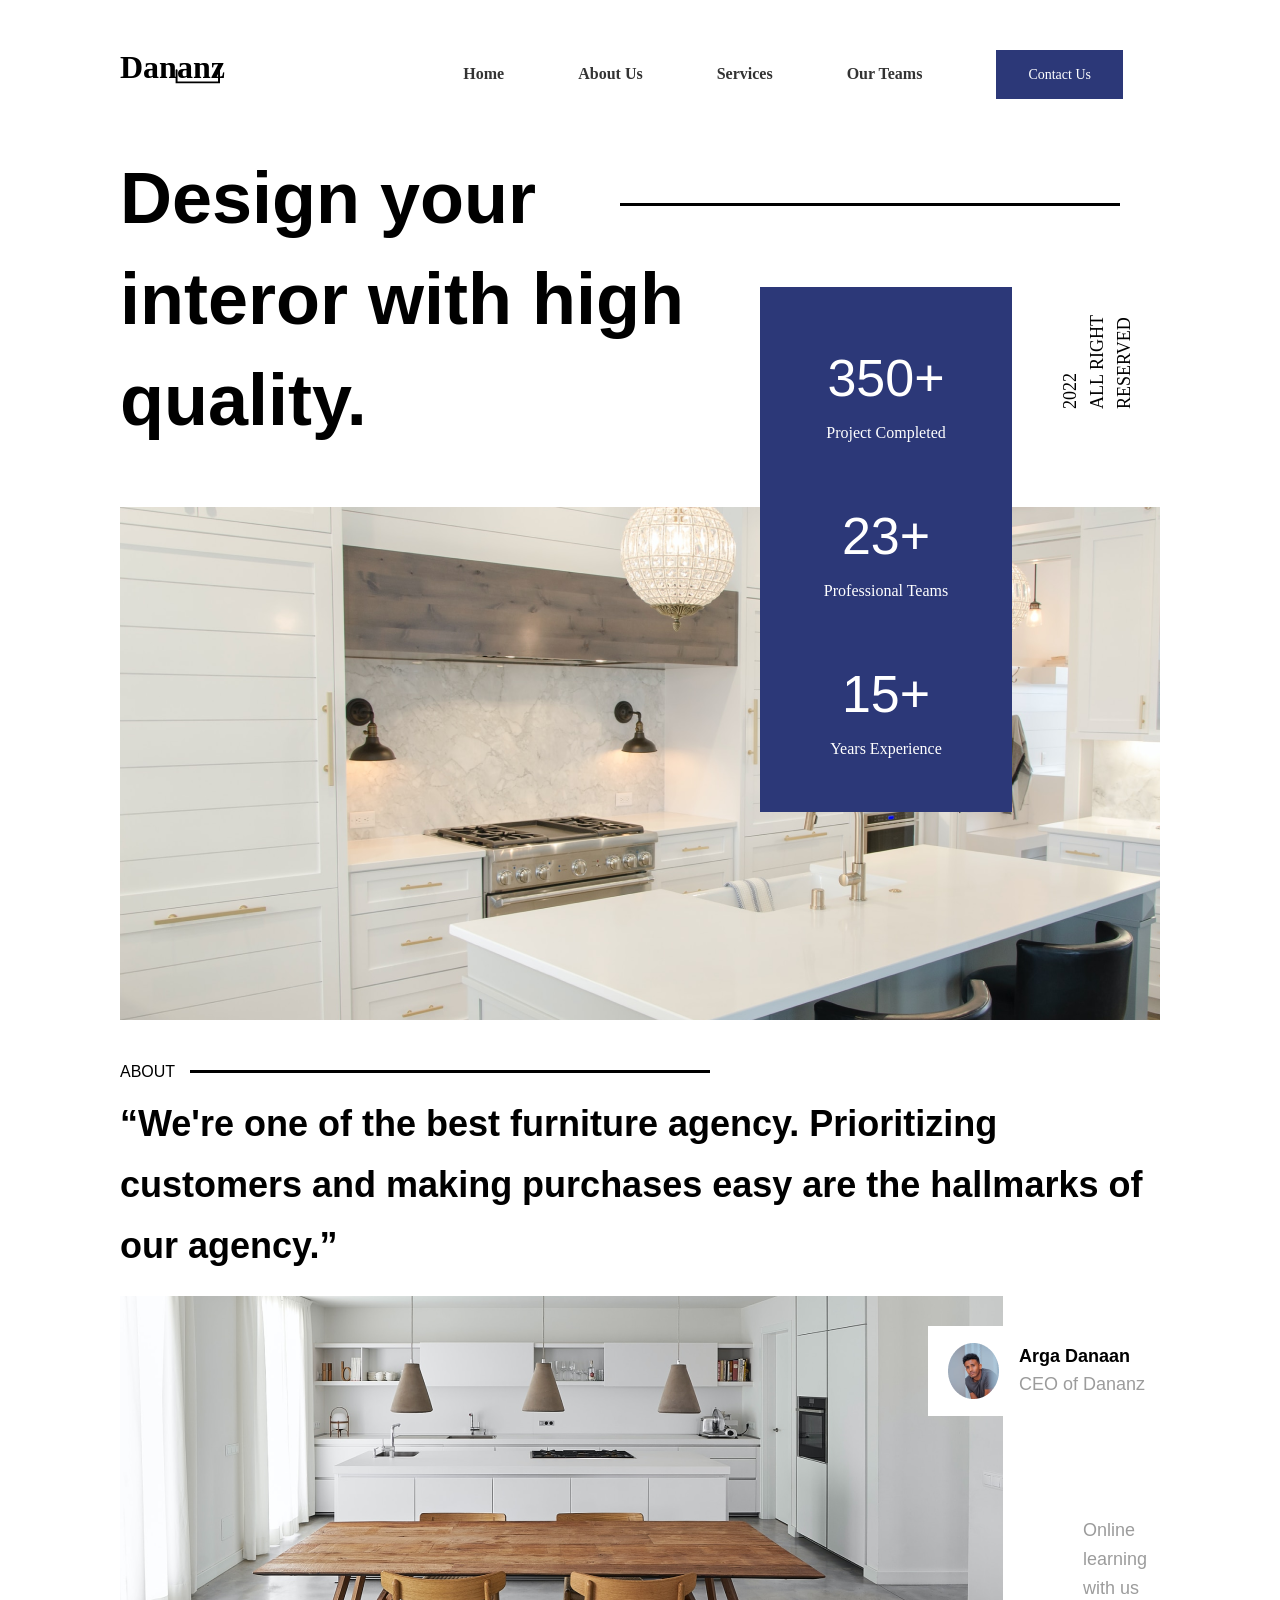
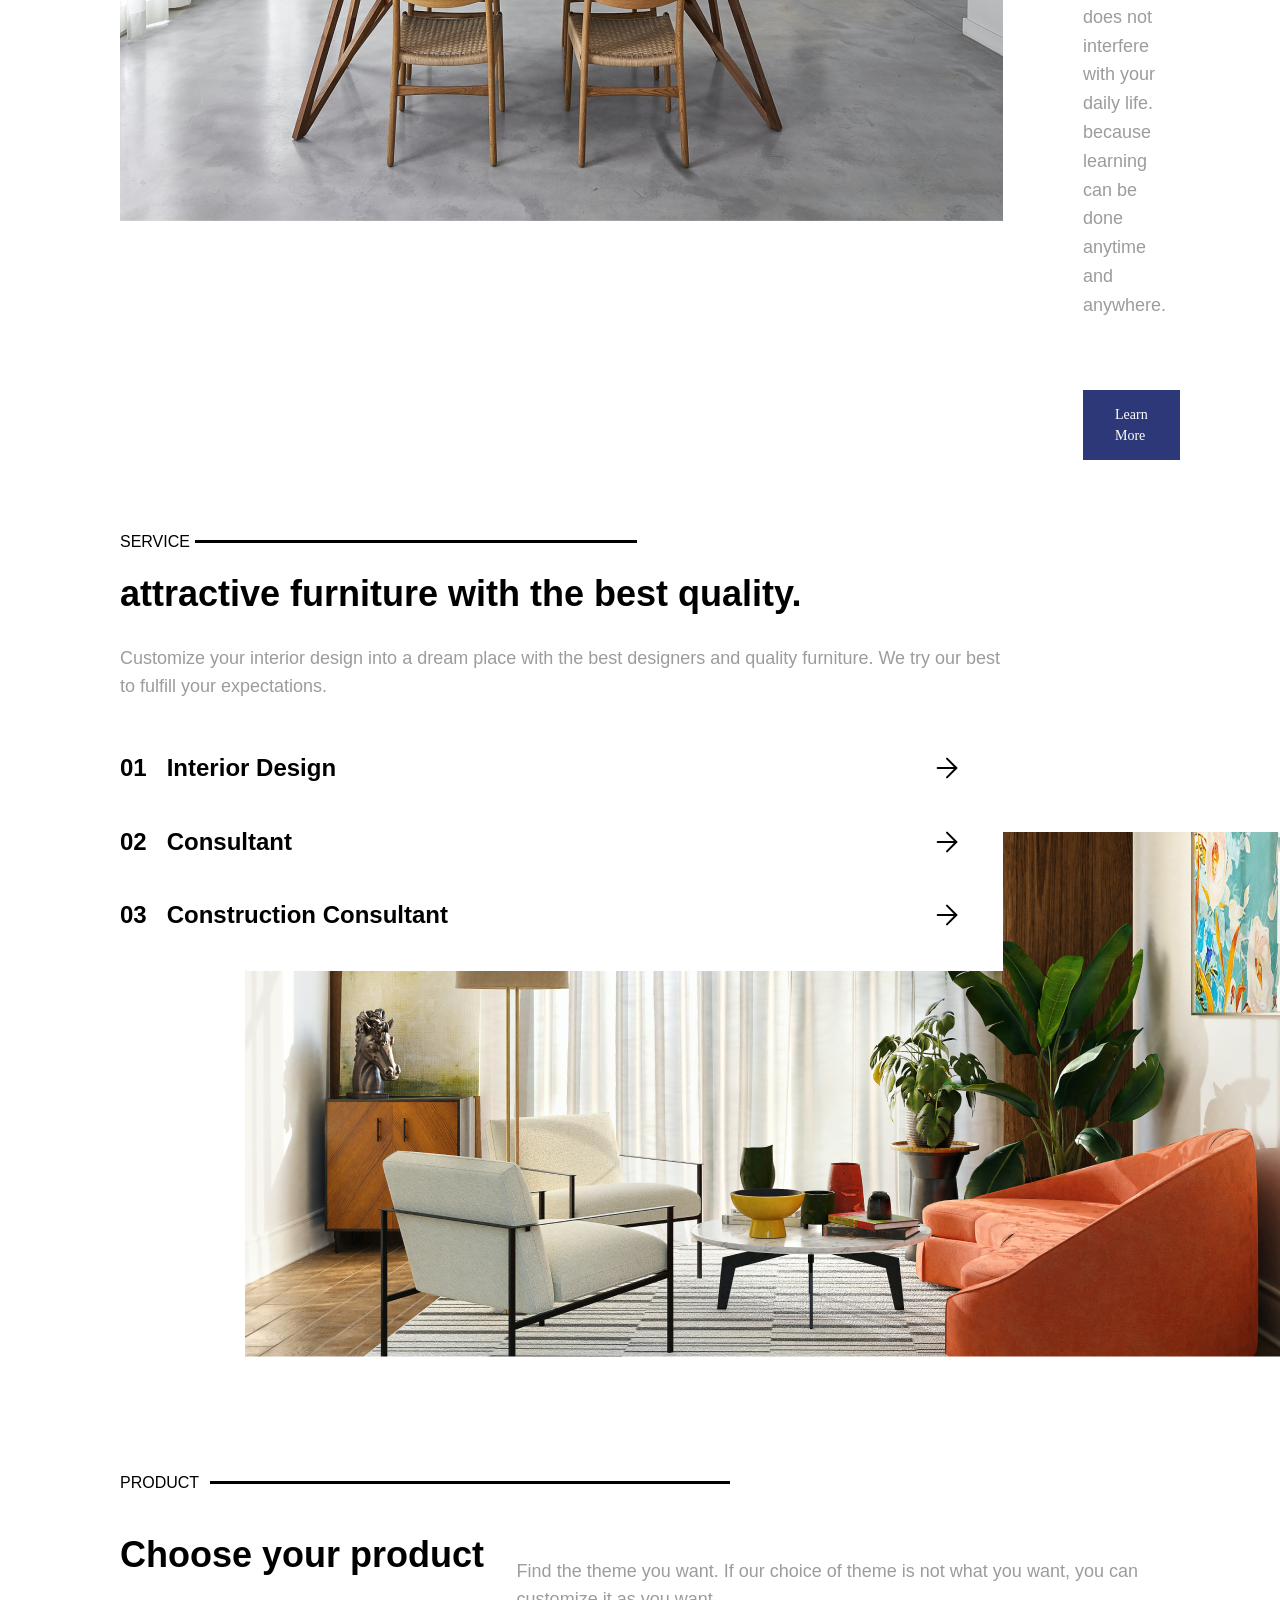
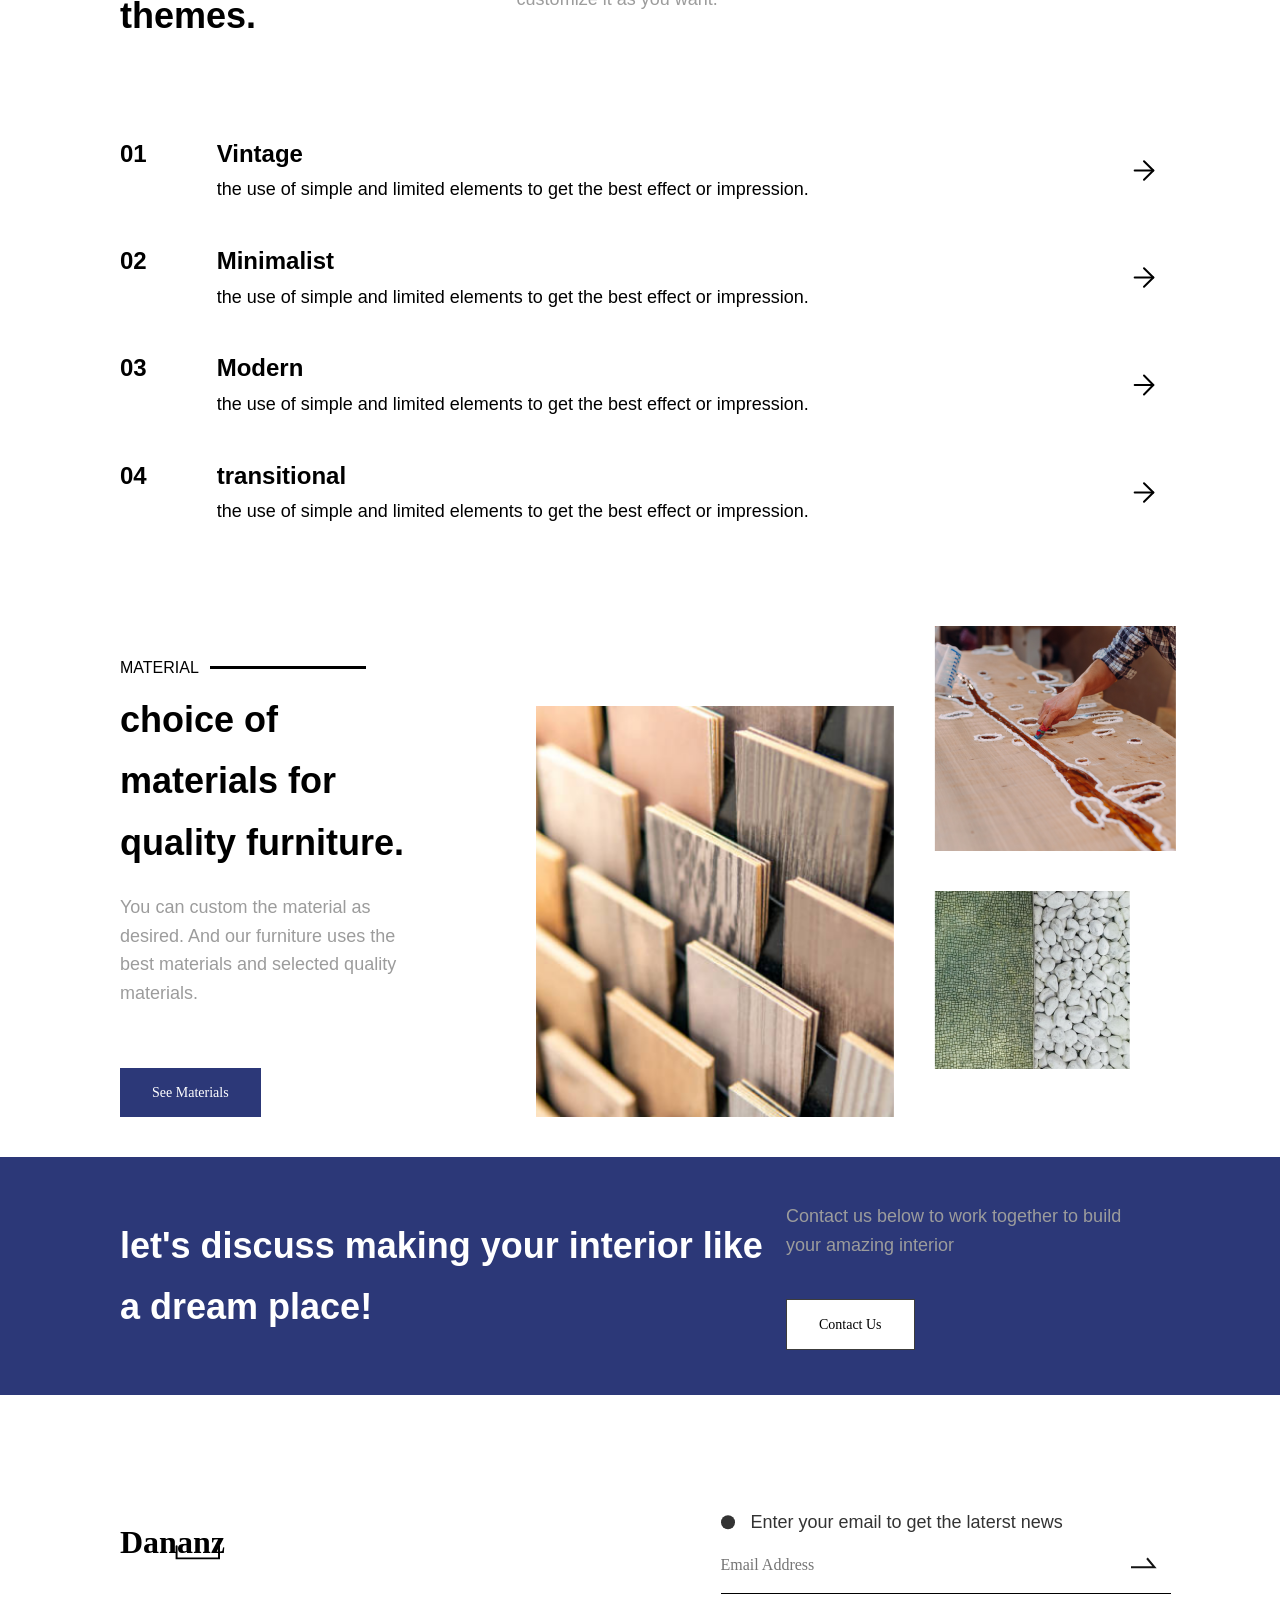
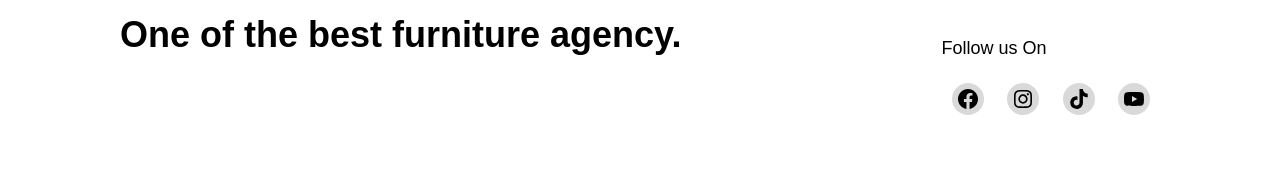
==== commit 8dfdd8d0: "Update index.html" ====
--- a/index.html
+++ b/index.html
@@ -123,14 +123,14 @@
                                 <p class="number">01</p>
                                 <p>Vintage </br><span class="under-text">the use of simple and limited elements to get the best effect or impression.</span></p>
                             </div>
-                            <img class="arrow" src="../second_project/img/icons/arrow-right.svg" alt="">
+                            <img class="arrow" src="img/icons/arrow-right.svg" alt="">
                         </li>
                         <li class="item-list">
                             <div class="text-content">
                                 <p class="number">02</p>
                                 <p>Minimalist </br><span class="under-text">the use of simple and limited elements to get the best effect or impression.</span></p>
                             </div>
-                            <img class="arrow" src="../second_project/img/icons/arrow-right.svg" alt="">
+                            <img class="arrow" src="img/icons/arrow-right.svg" alt="">
                         </li>
                         <li class="item-list">
                             <div class="text-content">
